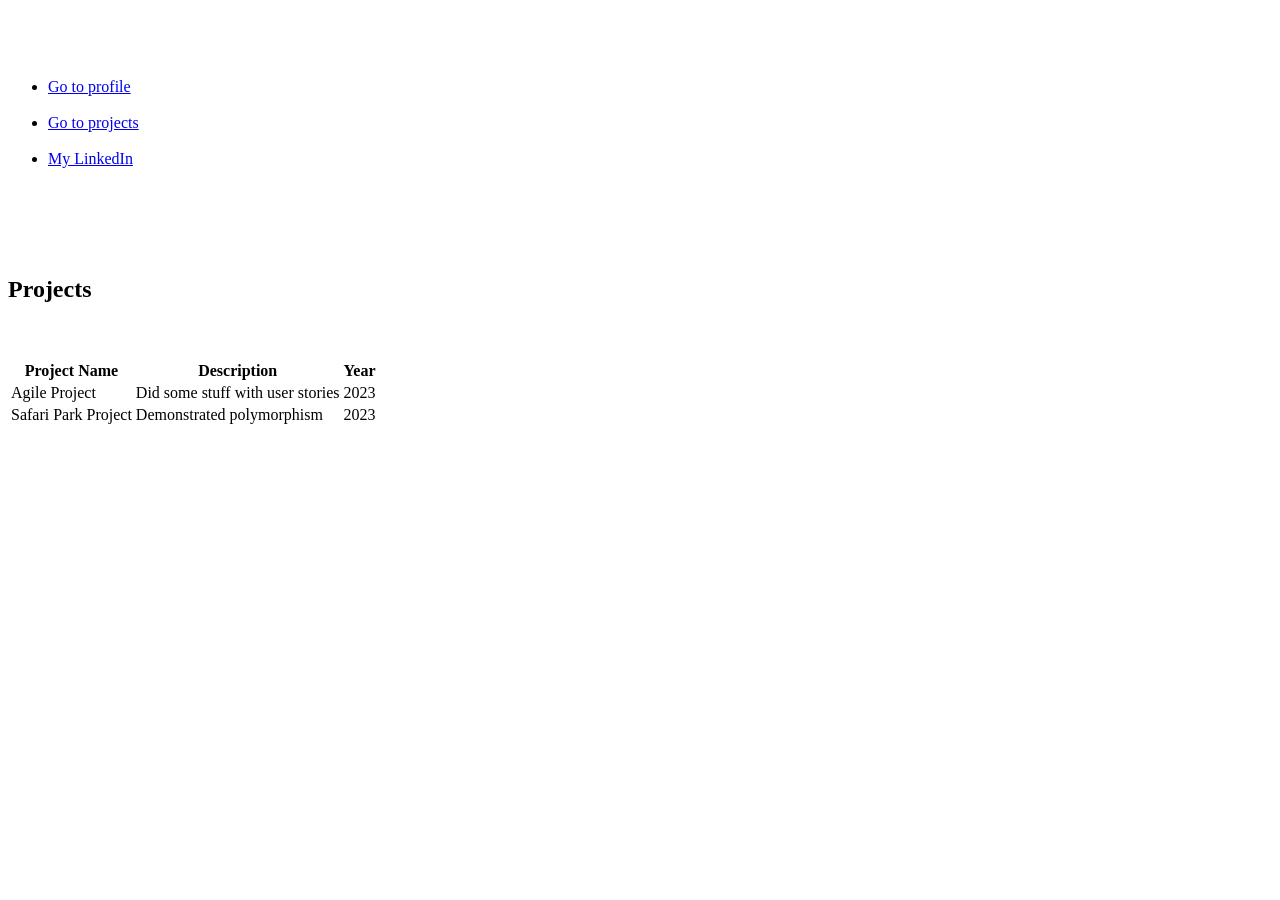
==== projects.html @ d6664b75 "html baseplate lesson" ====
<!DOCTYPE html>

<html lang="en" xmlns="http://www.w3.org/1999/xhtml">
<head>
    <meta charset="utf-8" />
    <title>My projects</title>
    <link href="profileStyle.css" rel="stylesheet">
</head>
<body>
    <nav>
        <ul>
            <li><a href="index.html">Go to profile</a></li>
            <li><a href="projects.html">Go to projects</a></li>
            <li><a href="https://www.linkedin.com/in/peter-bellaby-40b93022b/" target="_blank">My LinkedIn</a></li>
        </ul>
    </nav>
    <section>
        <h1>Projects</h1>
        <table>
            <thead>
                <tr>
                    <th>Project Name</th>
                    <th>Description</th>
                    <th>Year</th>
                </tr>
            </thead>
            <tbody>
                <tr>
                    <td>Agile Project</td>
                    <td>Did some stuff with user stories</td>
                    <td>2023</td>
                </tr>
                <tr>
                    <td>Safari Park Project</td>
                    <td>Demonstrated polymorphism</td>
                    <td>2023</td>
                </tr>
            </tbody>
        </table>
    </section>
</body>
</html>
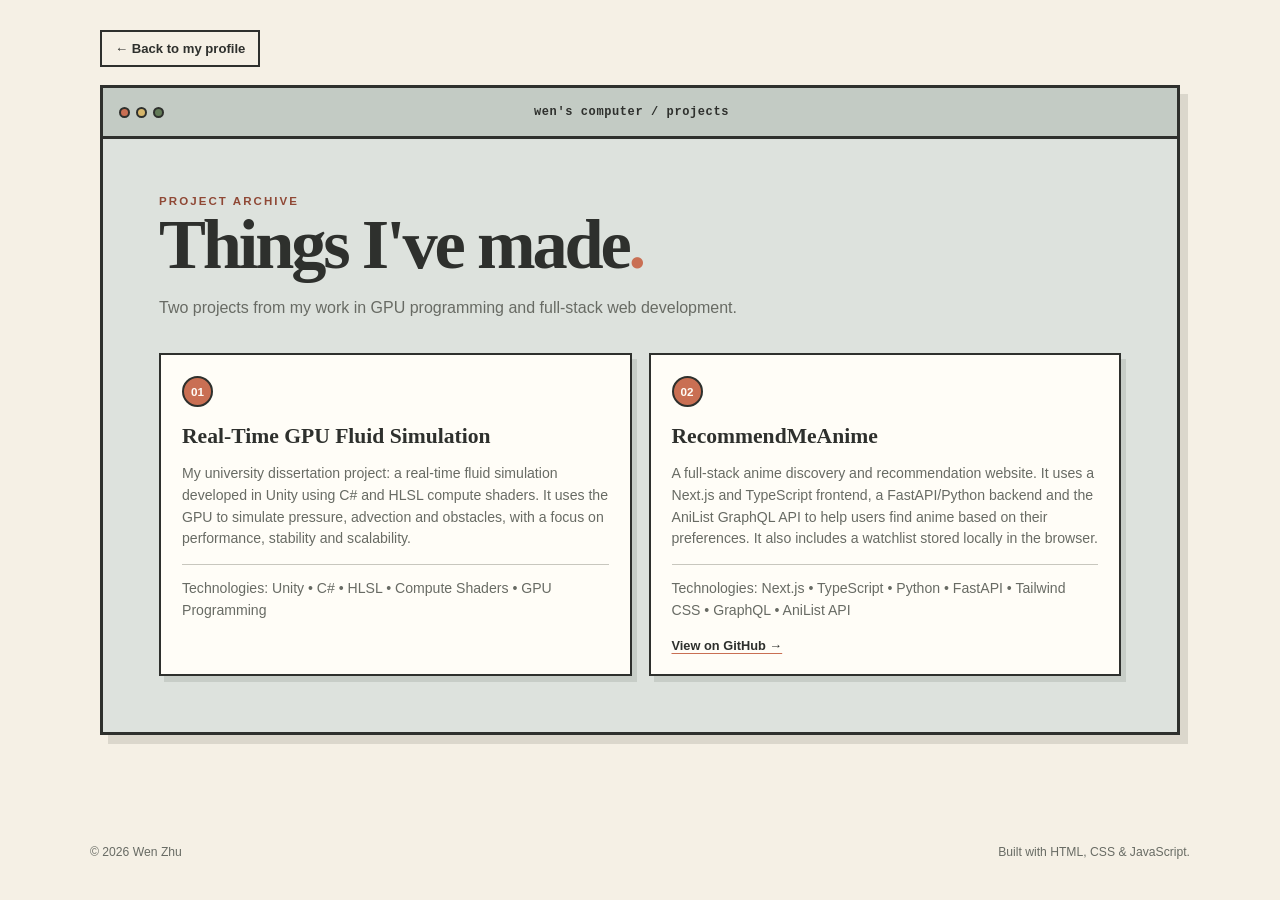
==== commit ae3cacee: "profile ui rehaul" ====
--- a/projects.html
+++ b/projects.html
@@ -1,42 +1,41 @@
 <!DOCTYPE html>
+<html lang="en">
+<head>
+    <meta charset="UTF-8">
+    <meta name="viewport" content="width=device-width, initial-scale=1.0">
+    <meta name="author" content="Wen Zhu">
+    <meta name="description" content="Projects by Wen">
+    <title>Projects | Wen Zhu</title>
+    <link rel="stylesheet" href="./css/main.css">
+    <link rel="stylesheet" href="./css/interface.css">
+    <script type="module" src="./js/projects-page.js"></script>
+</head>
+<body class="projects-page">
+    <a class="skip-link" href="#project-grid">Skip to projects</a>
 
-<html lang="en" xmlns="http://www.w3.org/1999/xhtml">
-<head>
-    <meta charset="utf-8" />
-    <title>My projects</title>
-    <link href="profileStyle.css" rel="stylesheet">
-</head>
-<body>
-    <nav>
-        <ul>
-            <li><a href="index.html">Go to profile</a></li>
-            <li><a href="projects.html">Go to projects</a></li>
-            <li><a href="https://www.linkedin.com/in/peter-bellaby-40b93022b/" target="_blank">My LinkedIn</a></li>
-        </ul>
-    </nav>
-    <section>
-        <h1>Projects</h1>
-        <table>
-            <thead>
-                <tr>
-                    <th>Project Name</th>
-                    <th>Description</th>
-                    <th>Year</th>
-                </tr>
-            </thead>
-            <tbody>
-                <tr>
-                    <td>Agile Project</td>
-                    <td>Did some stuff with user stories</td>
-                    <td>2023</td>
-                </tr>
-                <tr>
-                    <td>Safari Park Project</td>
-                    <td>Demonstrated polymorphism</td>
-                    <td>2023</td>
-                </tr>
-            </tbody>
-        </table>
-    </section>
+    <main class="projects-page-shell">
+        <a class="back-to-room" href="./index.html"><span aria-hidden="true">←</span> Back to my profile</a>
+
+        <section class="standalone-screen" aria-labelledby="page-title">
+            <header class="projects-toolbar">
+                <div class="window-controls" aria-hidden="true"><span></span><span></span><span></span></div>
+                <p>wen's computer / projects</p>
+            </header>
+            <div class="projects-content">
+                <div class="projects-intro">
+                    <p class="kicker">PROJECT ARCHIVE</p>
+                    <h1 id="page-title">Things I've made<span aria-hidden="true">.</span></h1>
+                    <p>Two projects from my work in GPU programming and full-stack web development.</p>
+                </div>
+
+                <div class="project-grid" id="project-grid"></div>
+            </div>
+        </section>
+    </main>
+
+    <footer class="site-footer">
+        <p>© 2026 Wen Zhu</p>
+        <p>Built with HTML, CSS &amp; JavaScript.</p>
+    </footer>
 </body>
-</html>+</html>
--- a/css/main.css
+++ b/css/main.css
@@ -0,0 +1,145 @@
+:root {
+    --ink: #2e302d;
+    --muted-ink: #686b64;
+    --cream: #f5f0e5;
+    --paper: #fffdf7;
+    --wall: #e9e1d2;
+    --wall-side: #d9cebc;
+    --floor: #c9b493;
+    --wood: #8e674d;
+    --wood-dark: #644938;
+    --green: #637b58;
+    --green-dark: #40523a;
+    --accent: #c96f53;
+    --accent-dark: #8f4835;
+    --blue: #6f8790;
+    --line: 3px solid var(--ink);
+    --shadow: 8px 9px 0 rgba(46, 48, 45, 0.13);
+}
+
+* { box-sizing: border-box; }
+html { scroll-behavior: smooth; }
+
+body {
+    margin: 0;
+    min-width: 320px;
+    color: var(--ink);
+    background: var(--cream);
+    font-family: "Trebuchet MS", "Segoe UI", sans-serif;
+    overflow-x: hidden;
+}
+
+button, a { font: inherit; }
+button { color: inherit; }
+img { display: block; max-width: 100%; }
+h1, h2, p { overflow-wrap: break-word; }
+
+.skip-link {
+    position: fixed;
+    z-index: 1000;
+    top: 12px;
+    left: 12px;
+    padding: 10px 14px;
+    color: var(--paper);
+    background: var(--ink);
+    transform: translateY(-160%);
+    transition: transform 160ms ease;
+}
+
+.skip-link:focus { transform: translateY(0); }
+
+.site-shell {
+    /*
+       At shorter desktop heights, fit the 16:9 room into the space left below
+       the header. 177.7778dvh - 248.8889px is the width equivalent of a
+       100dvh - 140px height budget at 16:9.
+    */
+    --hero-room-width: min(100%, calc(177.7778dvh - 248.8889px));
+
+    width: min(1120px, calc(100% - 32px));
+    margin: 0 auto;
+    padding: clamp(14px, 2.6dvh, 28px) 0 clamp(12px, 1.7dvh, 18px);
+}
+
+.room-header {
+    display: flex;
+    align-items: end;
+    justify-content: space-between;
+    gap: 24px;
+    width: var(--hero-room-width);
+    margin: 0 auto clamp(10px, 1.7dvh, 18px);
+    padding-inline: 6px;
+}
+
+.kicker {
+    margin: 0 0 5px;
+    color: var(--accent-dark);
+    font-size: 0.72rem;
+    font-weight: 800;
+    letter-spacing: 0.18em;
+}
+
+.room-header h1,
+.projects-intro h1,
+.projects-intro h2 {
+    margin: 0;
+    font-family: Georgia, "Times New Roman", serif;
+    font-size: clamp(2.25rem, 6vw, 4.4rem);
+    line-height: 0.92;
+    letter-spacing: -0.045em;
+}
+
+.room-header h1 span,
+.projects-intro h1 span,
+.projects-intro h2 span { color: var(--accent); }
+
+.object-button {
+    position: absolute;
+    margin: 0;
+    padding: 0;
+    border: 0;
+    outline: 0;
+    background: transparent;
+    cursor: pointer;
+    -webkit-tap-highlight-color: transparent;
+}
+
+.object-button:focus-visible {
+    outline: 3px dashed var(--accent-dark);
+    outline-offset: 7px;
+}
+
+.site-footer {
+    display: flex;
+    justify-content: space-between;
+    gap: 20px;
+    width: min(1100px, calc(100% - 32px));
+    margin: 0 auto;
+    padding: 25px 0 30px;
+    color: var(--muted-ink);
+    font-size: 0.76rem;
+}
+
+.site-footer p { margin: 0; }
+
+@media (max-width: 600px) {
+    .site-shell, .projects-page-shell, .site-footer {
+        width: min(100% - 20px, 1120px);
+    }
+
+    .site-shell {
+        --hero-room-width: 100%;
+        padding-top: 18px;
+    }
+    .room-header { align-items: start; flex-direction: column; gap: 10px; }
+    .site-footer { align-items: flex-start; flex-direction: column; gap: 6px; }
+}
+
+@media (prefers-reduced-motion: reduce) {
+    *, *::before, *::after {
+        scroll-behavior: auto !important;
+        animation-duration: 0.01ms !important;
+        animation-iteration-count: 1 !important;
+        transition-duration: 0.01ms !important;
+    }
+}
--- a/css/interface.css
+++ b/css/interface.css
@@ -0,0 +1,266 @@
+.profile-console {
+    position: relative;
+    display: grid;
+    grid-template-columns: 86px 1fr;
+    gap: 22px;
+    align-items: center;
+    min-height: 145px;
+    margin: 23px 11% 0;
+    padding: 21px 29px;
+    border: var(--line);
+    background: var(--paper);
+    box-shadow: 6px 7px 0 rgba(46, 48, 45, 0.12);
+}
+
+.speaker {
+    width: 78px;
+    aspect-ratio: 1;
+    border: 2px solid var(--ink);
+    border-radius: 50%;
+    overflow: hidden;
+    background: #e8d8c6;
+}
+
+.speaker img {
+    width: 100%;
+    height: 100%;
+    object-fit: cover;
+    object-position: 50% 17%;
+    transform: scale(1.42);
+    transform-origin: 50% 20%;
+}
+
+.profile-copy { transition: opacity 120ms ease, transform 120ms ease; }
+.profile-copy.is-changing { opacity: 0; transform: translateY(4px); }
+.profile-copy h2 { margin: 0 0 7px; font: 700 clamp(1.4rem, 3vw, 2rem)/1.1 Georgia, serif; }
+.profile-copy p:last-child { margin: 0; color: var(--muted-ink); line-height: 1.6; }
+#profile-text { white-space: pre-line; }
+#profile-text.is-education > * { display: block; }
+.education-institution,
+.education-degree { color: var(--ink); }
+.education-institution { font-weight: 800; }
+.education-degree { font-weight: 600; }
+.education-dates { margin-top: 6px; }
+.education-dates,
+.education-classification { font-size: 0.9em; }
+
+.dialogue-tail {
+    position: absolute;
+    top: -13px;
+    left: 44%;
+    width: 22px;
+    height: 22px;
+    border-top: var(--line);
+    border-left: var(--line);
+    background: var(--paper);
+    transform: rotate(45deg);
+}
+
+.profile-tabs {
+    display: flex;
+    flex-wrap: wrap;
+    justify-content: center;
+    gap: 8px;
+    margin: 17px auto 0;
+}
+
+.profile-tab, .back-to-room, .standalone-link {
+    border: 2px solid var(--ink);
+    color: var(--ink);
+    background: transparent;
+    text-decoration: none;
+    cursor: pointer;
+    transition: background 150ms ease, color 150ms ease, transform 150ms ease;
+}
+
+.profile-tab {
+    padding: 9px 13px;
+    box-shadow: 3px 3px 0 rgba(46, 48, 45, 0.12);
+    font-size: 0.82rem;
+    font-weight: 700;
+}
+
+.profile-tab:hover, .profile-tab.is-active, .profile-tab:focus-visible,
+.back-to-room:hover, .back-to-room:focus-visible,
+.standalone-link:hover, .standalone-link:focus-visible {
+    color: var(--paper);
+    background: var(--ink);
+}
+
+.profile-tab:active, .back-to-room:active { transform: translate(2px, 2px); }
+
+.touch-note {
+    display: none;
+    margin: 13px 0 0;
+    color: var(--muted-ink);
+    text-align: center;
+    font-size: 0.78rem;
+}
+
+.cursor-tooltip {
+    position: fixed;
+    z-index: 100;
+    top: 0;
+    left: 0;
+    padding: 7px 10px;
+    border: 2px solid var(--ink);
+    color: var(--paper);
+    background: var(--ink);
+    box-shadow: 3px 3px 0 rgba(201, 111, 83, 0.55);
+    font-size: 0.76rem;
+    font-weight: 700;
+    opacity: 0;
+    transform: translate3d(-999px, -999px, 0);
+    transition: opacity 100ms ease;
+    pointer-events: none;
+}
+
+.cursor-tooltip.is-visible { opacity: 1; }
+
+.projects-dialog {
+    width: min(1040px, calc(100% - 34px));
+    max-height: calc(100dvh - 34px);
+    margin: auto;
+    padding: 0;
+    border: var(--line);
+    background: #dde2dd;
+    box-shadow: 13px 15px 0 rgba(46, 48, 45, 0.22);
+    overflow: hidden;
+    transform-origin: var(--origin-x, 50%) var(--origin-y, 50%);
+}
+
+.projects-dialog[open] { animation: screen-open 320ms cubic-bezier(0.2, 0.8, 0.2, 1) both; }
+.projects-dialog.is-closing { animation: screen-close 220ms ease-in both; }
+.projects-dialog::backdrop { background: rgba(46, 48, 45, 0.56); backdrop-filter: blur(2px); }
+.projects-window { max-height: calc(100dvh - 40px); overflow: auto; }
+
+.projects-toolbar {
+    position: sticky;
+    z-index: 3;
+    top: 0;
+    display: grid;
+    grid-template-columns: auto 1fr auto;
+    align-items: center;
+    gap: 15px;
+    min-height: 51px;
+    padding: 0 16px;
+    border-bottom: var(--line);
+    background: #c3cbc4;
+}
+
+.projects-toolbar p { margin: 0; font: 700 0.75rem/1.2 "Courier New", monospace; letter-spacing: 0.05em; text-align: center; }
+.window-controls { display: flex; gap: 6px; }
+
+.window-controls span {
+    width: 11px;
+    height: 11px;
+    border: 2px solid var(--ink);
+    border-radius: 50%;
+    background: var(--accent);
+}
+
+.window-controls span:nth-child(2) { background: #d6b66b; }
+.window-controls span:nth-child(3) { background: var(--green); }
+
+.close-projects {
+    padding: 5px 9px;
+    border: 2px solid var(--ink);
+    background: var(--paper);
+    font-size: 0.75rem;
+    font-weight: 700;
+    cursor: pointer;
+}
+
+.close-projects:hover, .close-projects:focus-visible { color: var(--paper); background: var(--ink); }
+.close-projects span { padding-left: 5px; font-size: 1rem; }
+.projects-content { padding: clamp(26px, 5vw, 56px); }
+.projects-intro { max-width: 710px; margin-bottom: 32px; }
+.projects-intro p:last-child { max-width: 660px; margin: 18px 0 0; color: var(--muted-ink); line-height: 1.65; }
+
+code { padding: 2px 5px; background: rgba(46, 48, 45, 0.09); font-family: "Courier New", monospace; font-size: 0.88em; }
+.project-grid { display: grid; grid-template-columns: repeat(2, minmax(0, 1fr)); gap: 17px; }
+
+.project-card {
+    min-width: 0;
+    padding: 21px;
+    border: 2px solid var(--ink);
+    background: var(--paper);
+    box-shadow: 5px 6px 0 rgba(46, 48, 45, 0.12);
+}
+
+.project-number {
+    display: inline-grid;
+    width: 31px;
+    height: 31px;
+    place-items: center;
+    border: 2px solid var(--ink);
+    border-radius: 50%;
+    color: var(--paper);
+    background: var(--accent);
+    font-size: 0.73rem;
+    font-weight: 800;
+}
+
+.project-card h3 { margin: 18px 0 9px; font: 700 1.35rem/1.1 Georgia, serif; }
+.project-description, .project-tech { color: var(--muted-ink); font-size: 0.88rem; line-height: 1.55; }
+.project-tech { margin-bottom: 0; padding-top: 13px; border-top: 1px solid #c8c7be; }
+.project-links { display: flex; flex-wrap: wrap; gap: 8px; margin-top: 16px; }
+.project-links a {
+    color: var(--ink);
+    font-size: 0.8rem;
+    font-weight: 800;
+    text-decoration-color: var(--accent);
+    text-underline-offset: 3px;
+}
+.project-links a:hover,
+.project-links a:focus-visible { color: var(--accent-dark); }
+.standalone-link { display: inline-block; margin-top: 28px; padding: 10px 14px; font-size: 0.82rem; font-weight: 700; }
+
+.projects-page { background: var(--cream); }
+
+.projects-page-shell {
+    width: min(1080px, calc(100% - 32px));
+    min-height: calc(100vh - 80px);
+    margin: 0 auto;
+    padding: 30px 0;
+}
+
+.back-to-room { display: inline-block; margin-bottom: 18px; padding: 9px 13px; font-size: 0.82rem; font-weight: 700; }
+.standalone-screen { border: var(--line); background: #dde2dd; box-shadow: var(--shadow); }
+.standalone-screen .projects-toolbar { grid-template-columns: auto 1fr auto; }
+.standalone-screen .projects-toolbar::after { content: ""; width: 62px; }
+
+@keyframes screen-open {
+    from { opacity: 0; transform: scale(0.12); }
+    to { opacity: 1; transform: scale(1); }
+}
+
+@keyframes screen-close {
+    from { opacity: 1; transform: scale(1); }
+    to { opacity: 0; transform: scale(0.14); }
+}
+
+@media (max-width: 820px) {
+    .project-grid { grid-template-columns: 1fr; }
+    .profile-console { margin-inline: 3%; }
+}
+
+@media (max-width: 600px) {
+    .profile-console { grid-template-columns: 58px 1fr; gap: 14px; margin: 17px 0 0; padding: 18px 16px; }
+    .speaker { width: 56px; }
+    .dialogue-tail { left: 45%; }
+    .profile-tabs { justify-content: stretch; }
+    .profile-tab { flex: 1 1 calc(50% - 8px); }
+    .touch-note { display: block; }
+    .cursor-tooltip { display: none; }
+    .projects-dialog { width: calc(100% - 16px); max-height: calc(100dvh - 16px); }
+    .projects-window { max-height: calc(100dvh - 22px); }
+    .projects-toolbar { gap: 8px; padding: 0 10px; }
+    .projects-toolbar p { font-size: 0.62rem; }
+    .window-controls span { width: 9px; height: 9px; }
+    .close-projects { font-size: 0; }
+    .close-projects span { padding: 0; font-size: 1.15rem; }
+    .projects-content { padding: 25px 17px; }
+}
+
+@media (pointer: coarse) { .touch-note { display: block; } }
